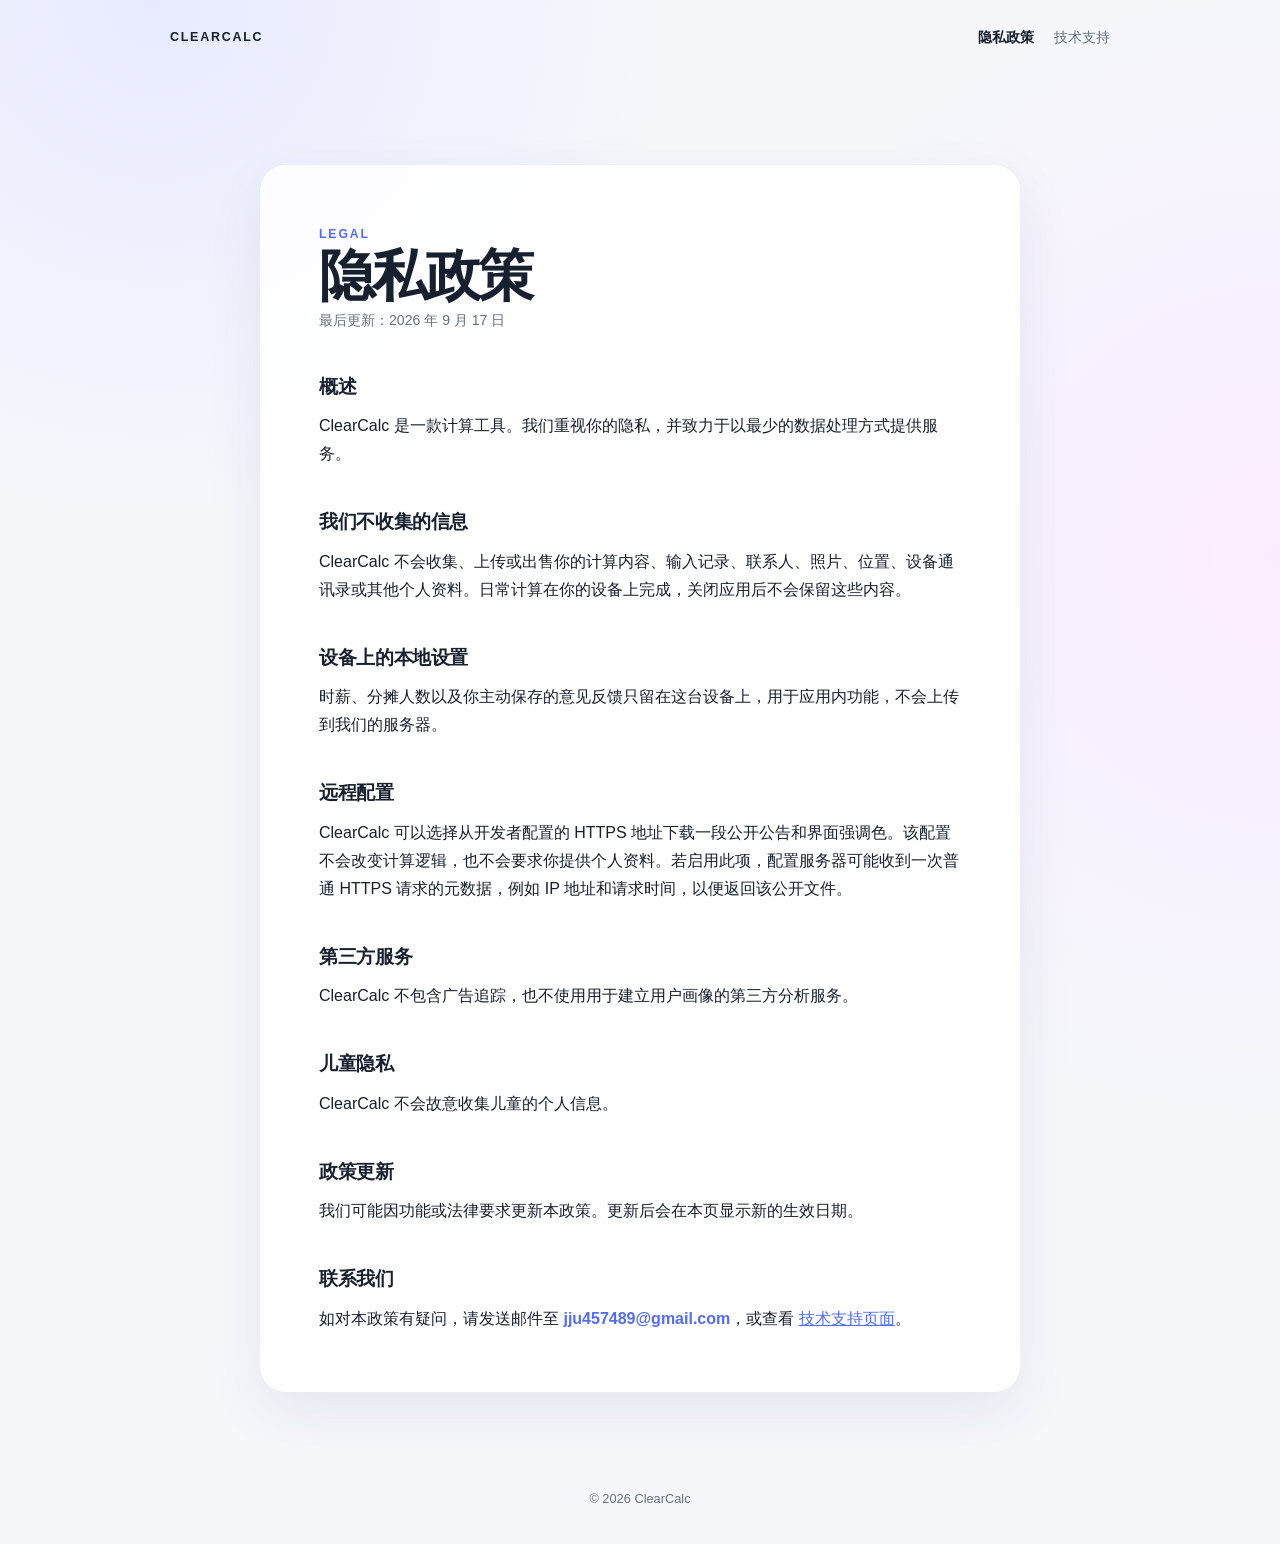
==== docs/privacy.html @ d879d8a0 "Publish ClearCalc privacy and support pages." ====
<!doctype html>
<html lang="zh-Hans">
<head>
  <meta charset="utf-8">
  <meta name="viewport" content="width=device-width, initial-scale=1">
  <meta name="description" content="ClearCalc 隐私政策。">
  <title>隐私政策 · ClearCalc</title>
  <link rel="stylesheet" href="styles.css">
</head>
<body>
  <header class="site-header">
    <a class="brand" href="index.html">CLEARCALC</a>
    <nav><a class="active" href="privacy.html">隐私政策</a><a href="support.html">技术支持</a></nav>
  </header>
  <main class="article shell">
    <p class="eyebrow">LEGAL</p>
    <h1>隐私政策</h1>
    <p class="updated">最后更新：2026 年 9 月 17 日</p>

    <section>
      <h2>概述</h2>
      <p>ClearCalc 是一款计算工具。我们重视你的隐私，并致力于以最少的数据处理方式提供服务。</p>
    </section>
    <section>
      <h2>我们不收集的信息</h2>
      <p>ClearCalc 不会收集、上传或出售你的计算内容、输入记录、联系人、照片、位置、设备通讯录或其他个人资料。日常计算在你的设备上完成，关闭应用后不会保留这些内容。</p>
    </section>
    <section>
      <h2>设备上的本地设置</h2>
      <p>时薪、分摊人数以及你主动保存的意见反馈只留在这台设备上，用于应用内功能，不会上传到我们的服务器。</p>
    </section>
    <section>
      <h2>远程配置</h2>
      <p>ClearCalc 可以选择从开发者配置的 HTTPS 地址下载一段公开公告和界面强调色。该配置不会改变计算逻辑，也不会要求你提供个人资料。若启用此项，配置服务器可能收到一次普通 HTTPS 请求的元数据，例如 IP 地址和请求时间，以便返回该公开文件。</p>
    </section>
    <section>
      <h2>第三方服务</h2>
      <p>ClearCalc 不包含广告追踪，也不使用用于建立用户画像的第三方分析服务。</p>
    </section>
    <section>
      <h2>儿童隐私</h2>
      <p>ClearCalc 不会故意收集儿童的个人信息。</p>
    </section>
    <section>
      <h2>政策更新</h2>
      <p>我们可能因功能或法律要求更新本政策。更新后会在本页显示新的生效日期。</p>
    </section>
    <section>
      <h2>联系我们</h2>
      <p>如对本政策有疑问，请发送邮件至 <a class="email" href="mailto:jju457489@gmail.com">jju457489@gmail.com</a>，或查看 <a href="support.html">技术支持页面</a>。</p>
    </section>
  </main>
  <footer>© 2026 ClearCalc</footer>
</body>
</html>
---- docs/styles.css ----
:root { color-scheme: light; --ink: #17202e; --muted: #657082; --line: #e5e9f0; --paper: #fff; --wash: #f5f7fb; --accent: #526bff; --violet: #a85fff; }
* { box-sizing: border-box; }
body { margin: 0; min-height: 100vh; color: var(--ink); background: radial-gradient(circle at 12% 0%, #e8ebff 0, transparent 32rem), radial-gradient(circle at 100% 36%, #faecff 0, transparent 35rem), var(--wash); font-family: -apple-system, BlinkMacSystemFont, "PingFang SC", "Hiragino Sans GB", "Microsoft YaHei", sans-serif; line-height: 1.75; }
a { color: inherit; }
.shell { width: min(100% - 40px, 760px); margin-inline: auto; }
.landing { padding: clamp(100px, 18vh, 180px) 0 80px; }
.eyebrow { margin: 0 0 14px; color: var(--accent); font-size: .76rem; font-weight: 800; letter-spacing: .16em; }
h1 { margin: 0; font-size: clamp(2.35rem, 8vw, 4.7rem); line-height: 1.12; letter-spacing: -.055em; }
.lead, .intro { color: var(--muted); font-size: 1.08rem; }
.cards { display: grid; gap: 14px; margin-top: 48px; }
.card { display: grid; grid-template-columns: 46px 1fr auto; align-items: center; gap: 16px; padding: 21px; background: rgba(255,255,255,.82); border: 1px solid rgba(255,255,255,.9); border-radius: 20px; box-shadow: 0 12px 35px rgba(34, 52, 99, .08); text-decoration: none; transition: transform .18s ease, box-shadow .18s ease; }
.card:hover { transform: translateY(-3px); box-shadow: 0 18px 40px rgba(34, 52, 99, .14); }
.card strong, .card small { display: block; }.card small { color: var(--muted); font-size: .86rem; }.card b { color: var(--accent); font-size: 1.3rem; }
.card-icon { display: grid; place-items: center; width: 46px; height: 46px; border-radius: 14px; color: #fff; background: linear-gradient(135deg, var(--accent), var(--violet)); font-weight: 800; font-size: 1.35rem; }
.site-header { display: flex; justify-content: space-between; align-items: center; width: min(100% - 40px, 940px); margin: 0 auto; padding: 25px 0; }.brand { color: var(--ink); font-size: .78rem; font-weight: 900; letter-spacing: .14em; text-decoration: none; }.site-header nav { display: flex; gap: 20px; }.site-header nav a { color: var(--muted); font-size: .9rem; text-decoration: none; }.site-header nav a.active { color: var(--ink); font-weight: 700; }
.article { margin-top: clamp(42px, 8vw, 90px); margin-bottom: 70px; padding: clamp(28px, 7vw, 58px); background: rgba(255,255,255,.86); border: 1px solid rgba(255,255,255,.9); border-radius: 26px; box-shadow: 0 20px 55px rgba(34, 52, 99, .08); }.article h1 { font-size: clamp(2.3rem, 6vw, 3.5rem); }.updated, .note { color: var(--muted); font-size: .88rem; }.article section { margin-top: 38px; }.article h2 { margin: 0 0 9px; font-size: 1.16rem; letter-spacing: -.02em; }.article p { margin: 0; }.article a:not(.email) { color: var(--accent); }.email { color: var(--accent); font-weight: 750; text-decoration: none; }
footer { padding: 26px 20px 34px; color: var(--muted); font-size: .8rem; text-align: center; }
@media (max-width: 520px) { .site-header { width: min(100% - 32px, 940px); }.site-header nav { gap: 14px; }.article { width: min(100% - 32px, 760px); padding: 28px 22px; border-radius: 20px; }.shell { width: min(100% - 32px, 760px); } }
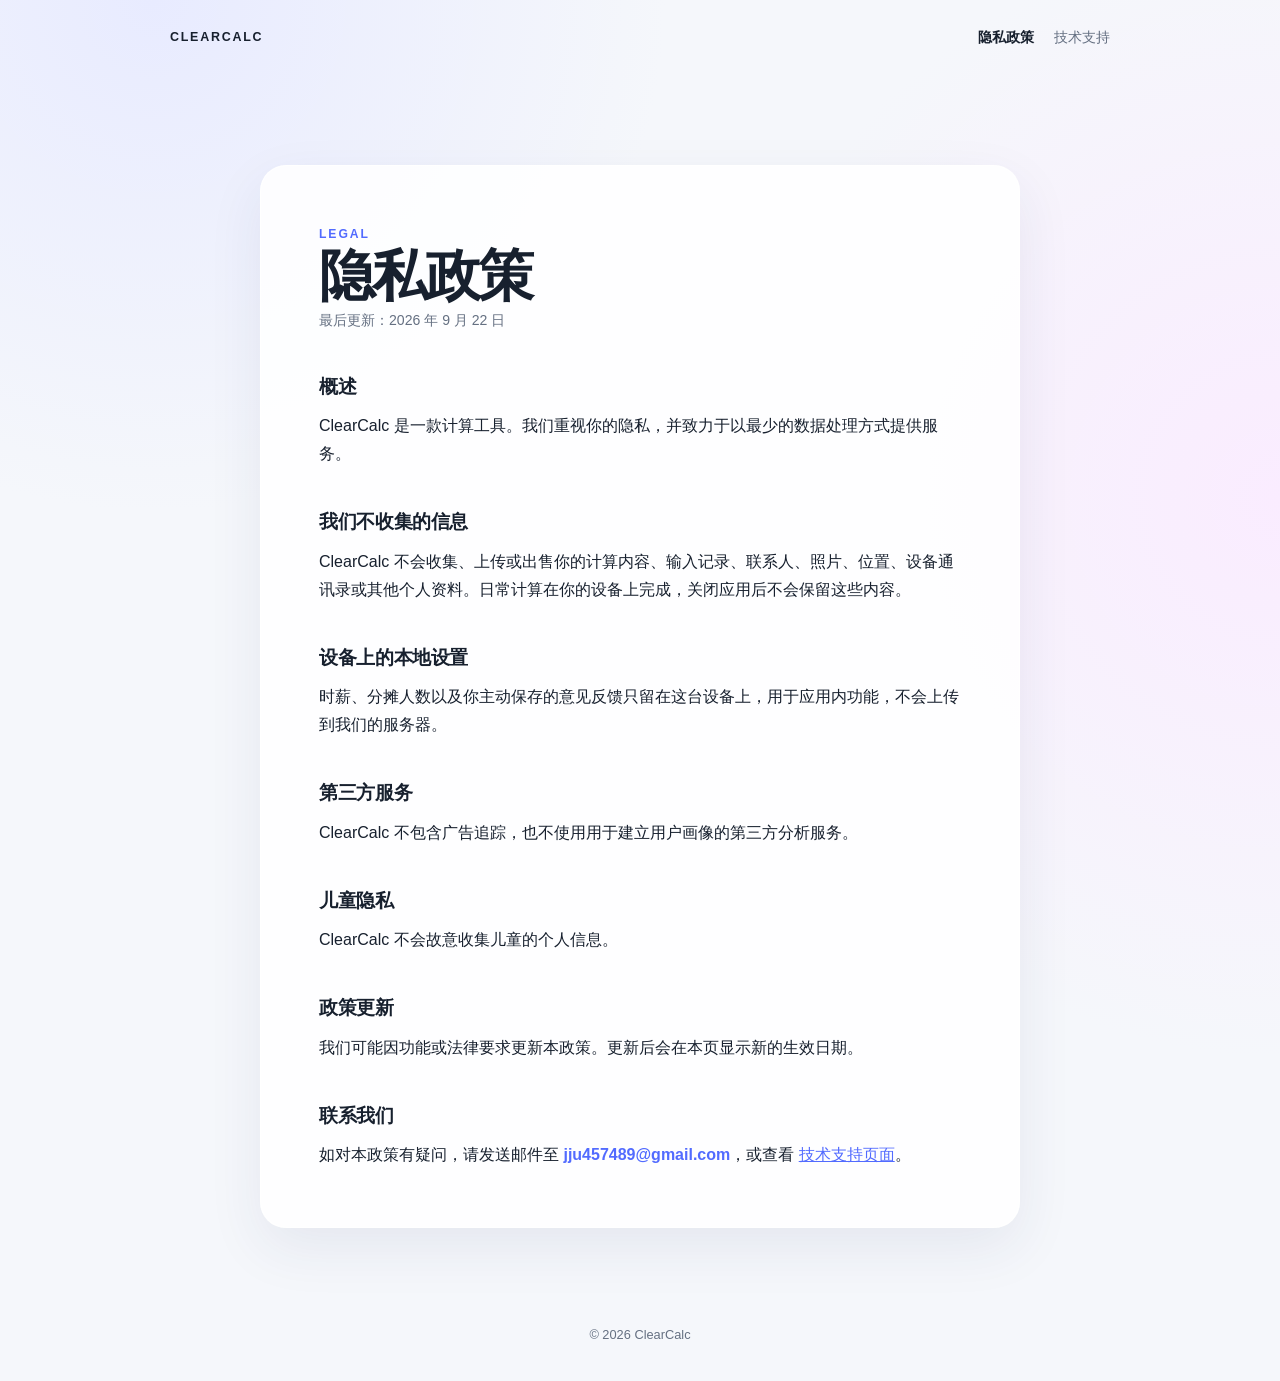
==== commit 19209c13: "Update ClearCalc privacy policy Co-authored-by: Cursor <cursoragent@cursor.com>" ====
--- a/docs/privacy.html
+++ b/docs/privacy.html
@@ -15,7 +15,7 @@
   <main class="article shell">
     <p class="eyebrow">LEGAL</p>
     <h1>隐私政策</h1>
-    <p class="updated">最后更新：2026 年 9 月 17 日</p>
+    <p class="updated">最后更新：2026 年 9 月 22 日</p>
 
     <section>
       <h2>概述</h2>
@@ -28,10 +28,6 @@
     <section>
       <h2>设备上的本地设置</h2>
       <p>时薪、分摊人数以及你主动保存的意见反馈只留在这台设备上，用于应用内功能，不会上传到我们的服务器。</p>
-    </section>
-    <section>
-      <h2>远程配置</h2>
-      <p>ClearCalc 可以选择从开发者配置的 HTTPS 地址下载一段公开公告和界面强调色。该配置不会改变计算逻辑，也不会要求你提供个人资料。若启用此项，配置服务器可能收到一次普通 HTTPS 请求的元数据，例如 IP 地址和请求时间，以便返回该公开文件。</p>
     </section>
     <section>
       <h2>第三方服务</h2>
